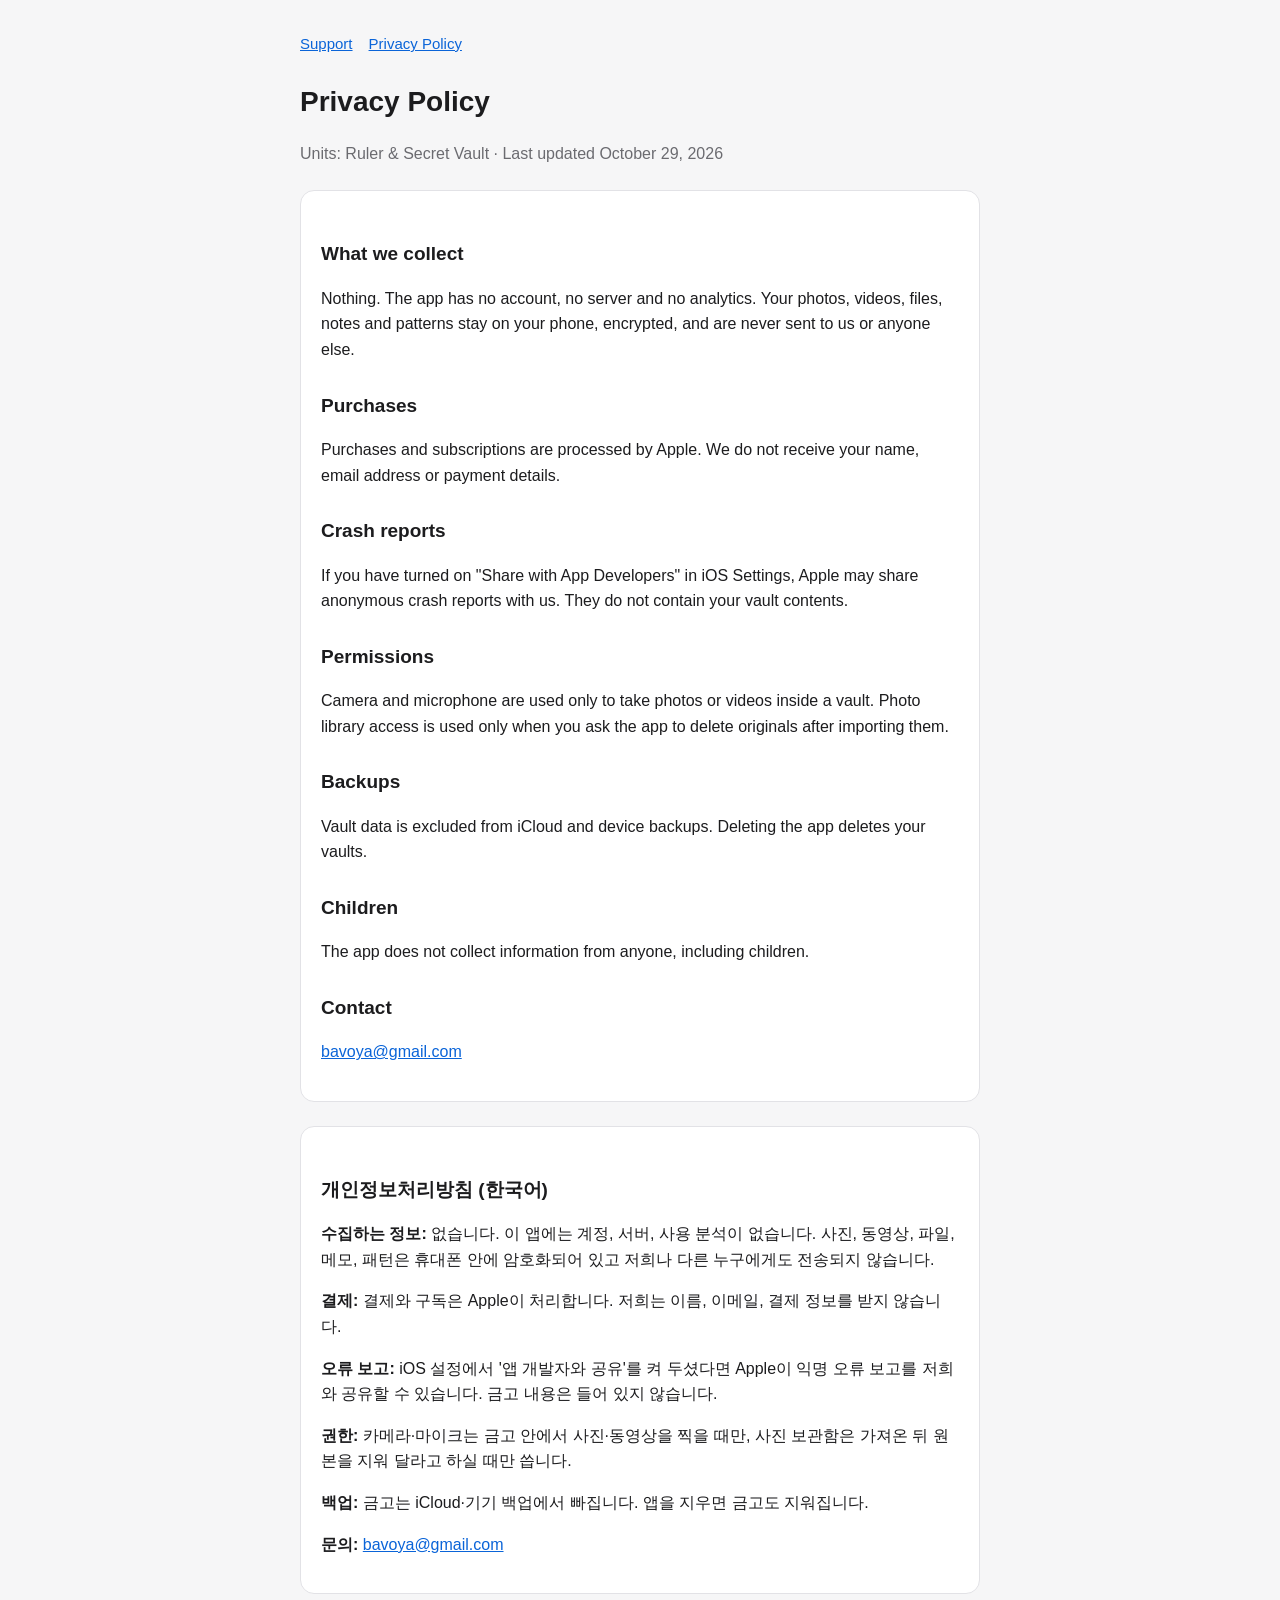
==== privacy.html @ 383757e9 "Support and privacy pages Co-Authored-By: Claude Opus 5.5 <noreply@anthropic.com>" ====
<!doctype html>
<html lang="en"><head><meta charset="utf-8"><meta name="viewport" content="width=device-width,initial-scale=1">
<title>Units: Ruler &amp; Secret Vault — Privacy Policy</title><link rel="stylesheet" href="style.css"></head>
<body><main>
<nav><a href="./">Support</a><a href="privacy.html">Privacy Policy</a></nav>
<h1>Privacy Policy</h1>
<p class="muted">Units: Ruler &amp; Secret Vault · Last updated October 29, 2026</p>

<section>
<h2>What we collect</h2>
<p>Nothing. The app has no account, no server and no analytics. Your photos, videos, files, notes and patterns stay on your phone, encrypted, and are never sent to us or anyone else.</p>
<h2>Purchases</h2>
<p>Purchases and subscriptions are processed by Apple. We do not receive your name, email address or payment details.</p>
<h2>Crash reports</h2>
<p>If you have turned on "Share with App Developers" in iOS Settings, Apple may share anonymous crash reports with us. They do not contain your vault contents.</p>
<h2>Permissions</h2>
<p>Camera and microphone are used only to take photos or videos inside a vault. Photo library access is used only when you ask the app to delete originals after importing them.</p>
<h2>Backups</h2>
<p>Vault data is excluded from iCloud and device backups. Deleting the app deletes your vaults.</p>
<h2>Children</h2>
<p>The app does not collect information from anyone, including children.</p>
<h2>Contact</h2>
<p><a href="mailto:bavoya@gmail.com">bavoya@gmail.com</a></p>
</section>

<section lang="ko">
<h2>개인정보처리방침 (한국어)</h2>
<p><strong>수집하는 정보:</strong> 없습니다. 이 앱에는 계정, 서버, 사용 분석이 없습니다. 사진, 동영상, 파일, 메모, 패턴은 휴대폰 안에 암호화되어 있고 저희나 다른 누구에게도 전송되지 않습니다.</p>
<p><strong>결제:</strong> 결제와 구독은 Apple이 처리합니다. 저희는 이름, 이메일, 결제 정보를 받지 않습니다.</p>
<p><strong>오류 보고:</strong> iOS 설정에서 '앱 개발자와 공유'를 켜 두셨다면 Apple이 익명 오류 보고를 저희와 공유할 수 있습니다. 금고 내용은 들어 있지 않습니다.</p>
<p><strong>권한:</strong> 카메라·마이크는 금고 안에서 사진·동영상을 찍을 때만, 사진 보관함은 가져온 뒤 원본을 지워 달라고 하실 때만 씁니다.</p>
<p><strong>백업:</strong> 금고는 iCloud·기기 백업에서 빠집니다. 앱을 지우면 금고도 지워집니다.</p>
<p><strong>문의:</strong> <a href="mailto:bavoya@gmail.com">bavoya@gmail.com</a></p>
</section>
</main></body></html>
---- style.css ----
:root{--bg:#f6f6f7;--fg:#1c1c1e;--muted:#6b6b70;--card:#fff;--rule:#e2e2e6}
@media (prefers-color-scheme:dark){:root{--bg:#141415;--fg:#ececef;--muted:#9a9aa0;--card:#1f1f21;--rule:#333336}}
body{margin:0;background:var(--bg);color:var(--fg);font:16px/1.6 -apple-system,BlinkMacSystemFont,"Apple SD Gothic Neo",sans-serif}
main{max-width:680px;margin:0 auto;padding:32px 16px 64px}
h1{font-size:28px;margin:0 0 8px}h2{font-size:19px;margin:28px 0 6px}
p,li{color:var(--fg)}.muted{color:var(--muted)}a{color:#0a64d8}
nav{display:flex;gap:16px;flex-wrap:wrap;margin-bottom:24px;font-size:15px}
section{background:var(--card);border:1px solid var(--rule);border-radius:14px;padding:20px;margin-top:24px}
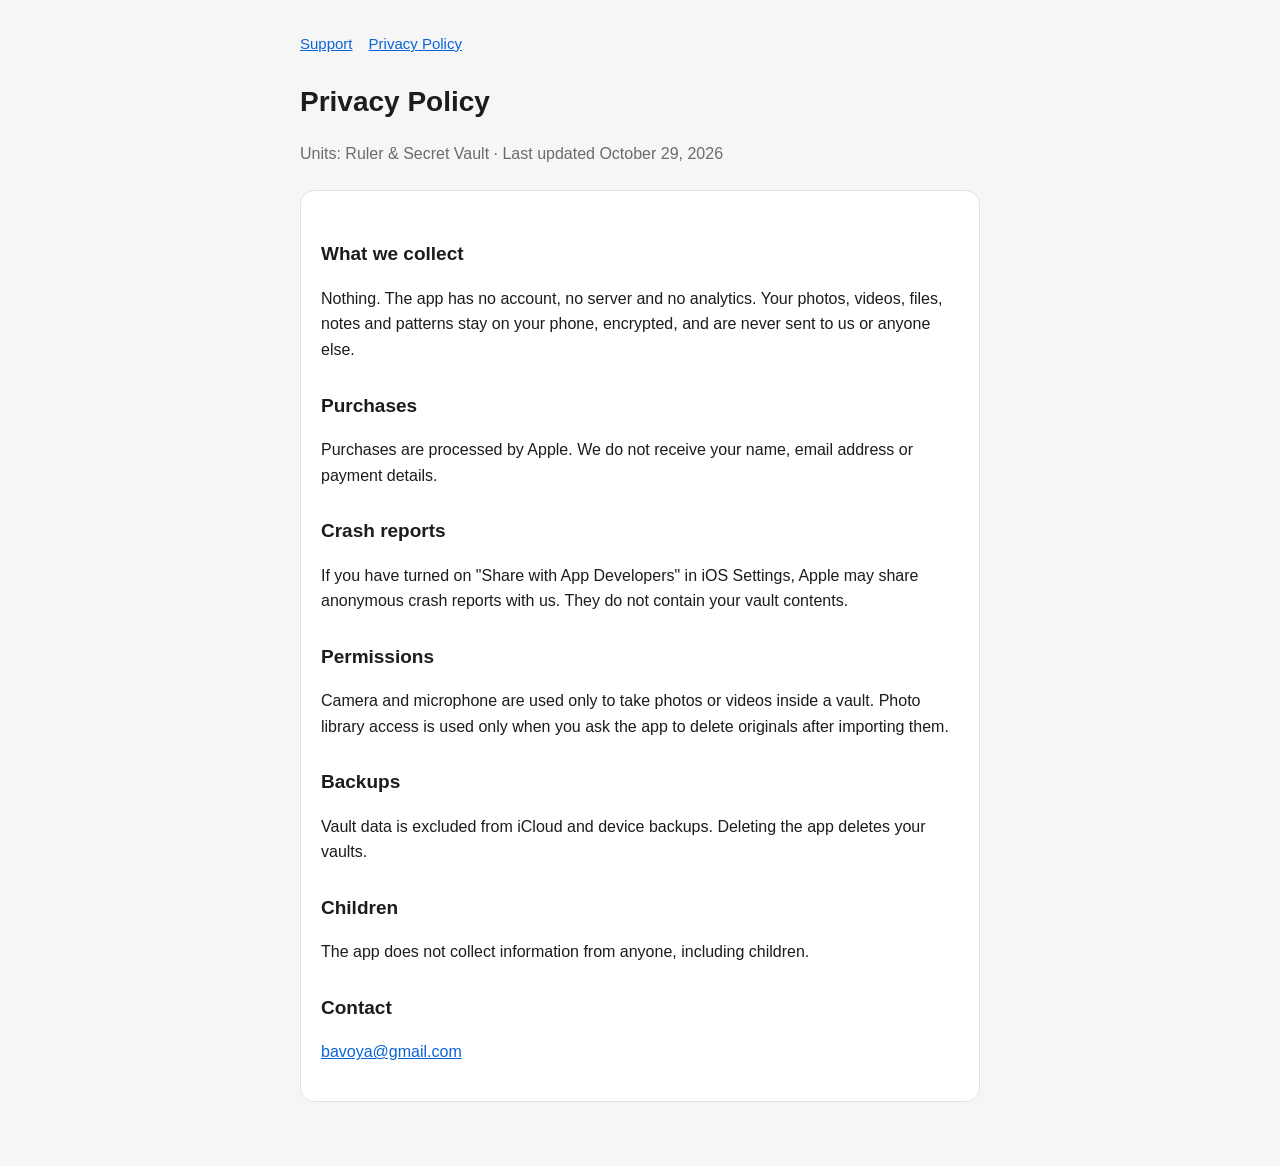
==== commit 1289813e: "English only; Pro is a one-time purchase Co-Authored-By: Claude Opus 5.5 <noreply@anthropic.com>" ====
--- a/privacy.html
+++ b/privacy.html
@@ -10,7 +10,7 @@
 <h2>What we collect</h2>
 <p>Nothing. The app has no account, no server and no analytics. Your photos, videos, files, notes and patterns stay on your phone, encrypted, and are never sent to us or anyone else.</p>
 <h2>Purchases</h2>
-<p>Purchases and subscriptions are processed by Apple. We do not receive your name, email address or payment details.</p>
+<p>Purchases are processed by Apple. We do not receive your name, email address or payment details.</p>
 <h2>Crash reports</h2>
 <p>If you have turned on "Share with App Developers" in iOS Settings, Apple may share anonymous crash reports with us. They do not contain your vault contents.</p>
 <h2>Permissions</h2>
@@ -23,13 +23,4 @@
 <p><a href="mailto:bavoya@gmail.com">bavoya@gmail.com</a></p>
 </section>
 
-<section lang="ko">
-<h2>개인정보처리방침 (한국어)</h2>
-<p><strong>수집하는 정보:</strong> 없습니다. 이 앱에는 계정, 서버, 사용 분석이 없습니다. 사진, 동영상, 파일, 메모, 패턴은 휴대폰 안에 암호화되어 있고 저희나 다른 누구에게도 전송되지 않습니다.</p>
-<p><strong>결제:</strong> 결제와 구독은 Apple이 처리합니다. 저희는 이름, 이메일, 결제 정보를 받지 않습니다.</p>
-<p><strong>오류 보고:</strong> iOS 설정에서 '앱 개발자와 공유'를 켜 두셨다면 Apple이 익명 오류 보고를 저희와 공유할 수 있습니다. 금고 내용은 들어 있지 않습니다.</p>
-<p><strong>권한:</strong> 카메라·마이크는 금고 안에서 사진·동영상을 찍을 때만, 사진 보관함은 가져온 뒤 원본을 지워 달라고 하실 때만 씁니다.</p>
-<p><strong>백업:</strong> 금고는 iCloud·기기 백업에서 빠집니다. 앱을 지우면 금고도 지워집니다.</p>
-<p><strong>문의:</strong> <a href="mailto:bavoya@gmail.com">bavoya@gmail.com</a></p>
-</section>
 </main></body></html>
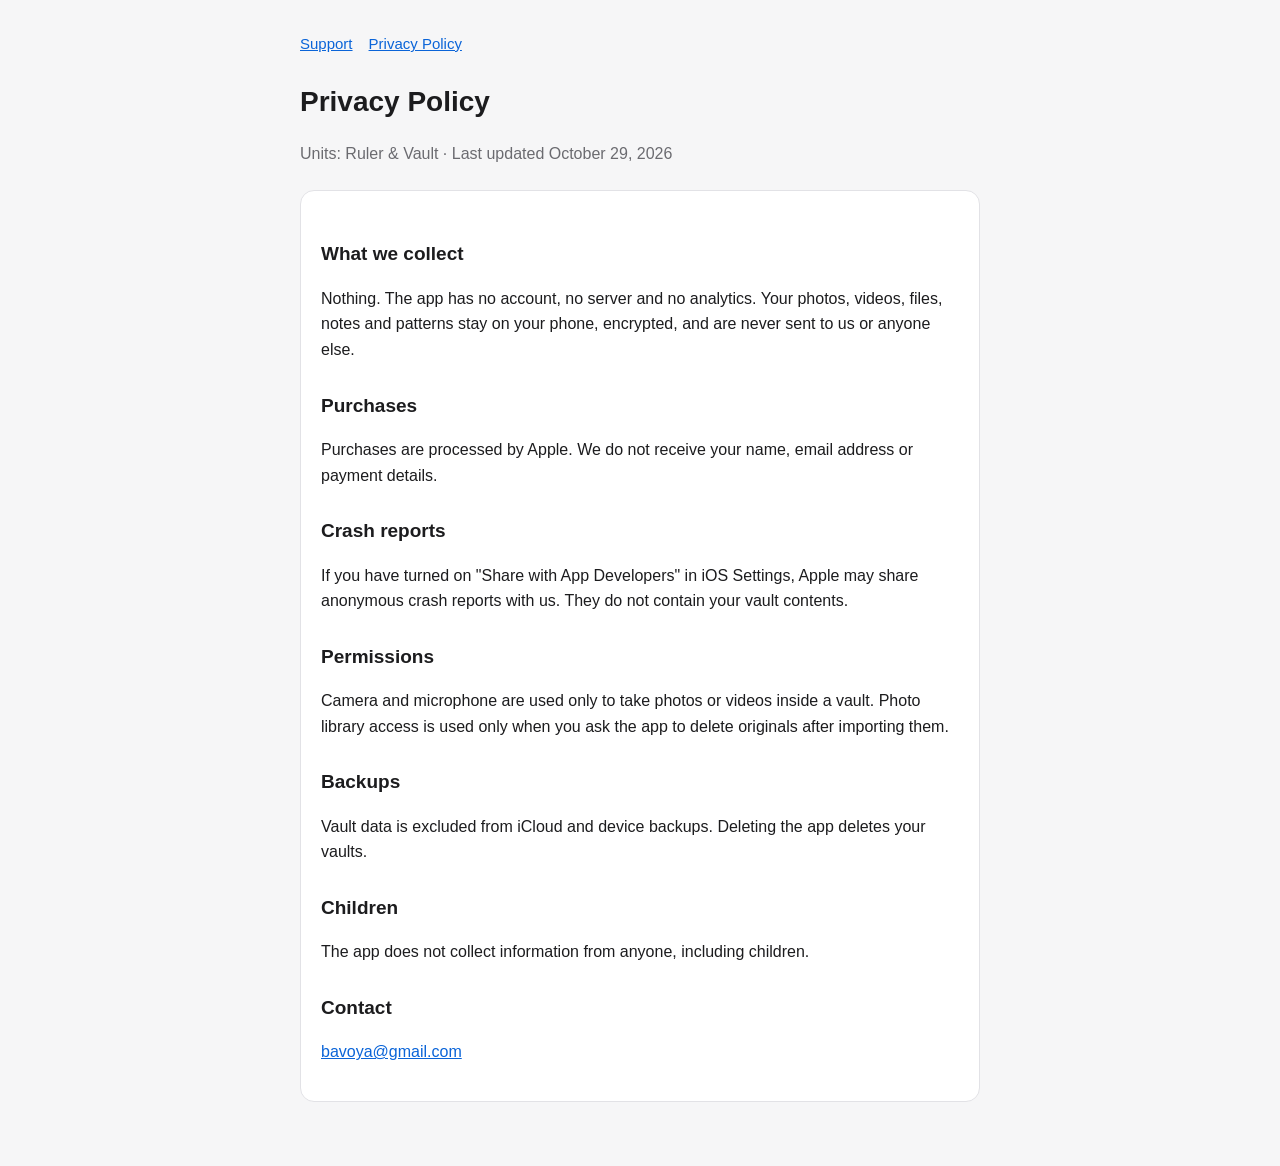
==== commit a44de711: "Rename to Units: Ruler & Vault Co-Authored-By: Claude Opus 5.5 <noreply@anthropic.com>" ====
--- a/privacy.html
+++ b/privacy.html
@@ -1,10 +1,10 @@
 <!doctype html>
 <html lang="en"><head><meta charset="utf-8"><meta name="viewport" content="width=device-width,initial-scale=1">
-<title>Units: Ruler &amp; Secret Vault — Privacy Policy</title><link rel="stylesheet" href="style.css"></head>
+<title>Units: Ruler &amp; Vault — Privacy Policy</title><link rel="stylesheet" href="style.css"></head>
 <body><main>
 <nav><a href="./">Support</a><a href="privacy.html">Privacy Policy</a></nav>
 <h1>Privacy Policy</h1>
-<p class="muted">Units: Ruler &amp; Secret Vault · Last updated October 29, 2026</p>
+<p class="muted">Units: Ruler &amp; Vault · Last updated October 29, 2026</p>
 
 <section>
 <h2>What we collect</h2>
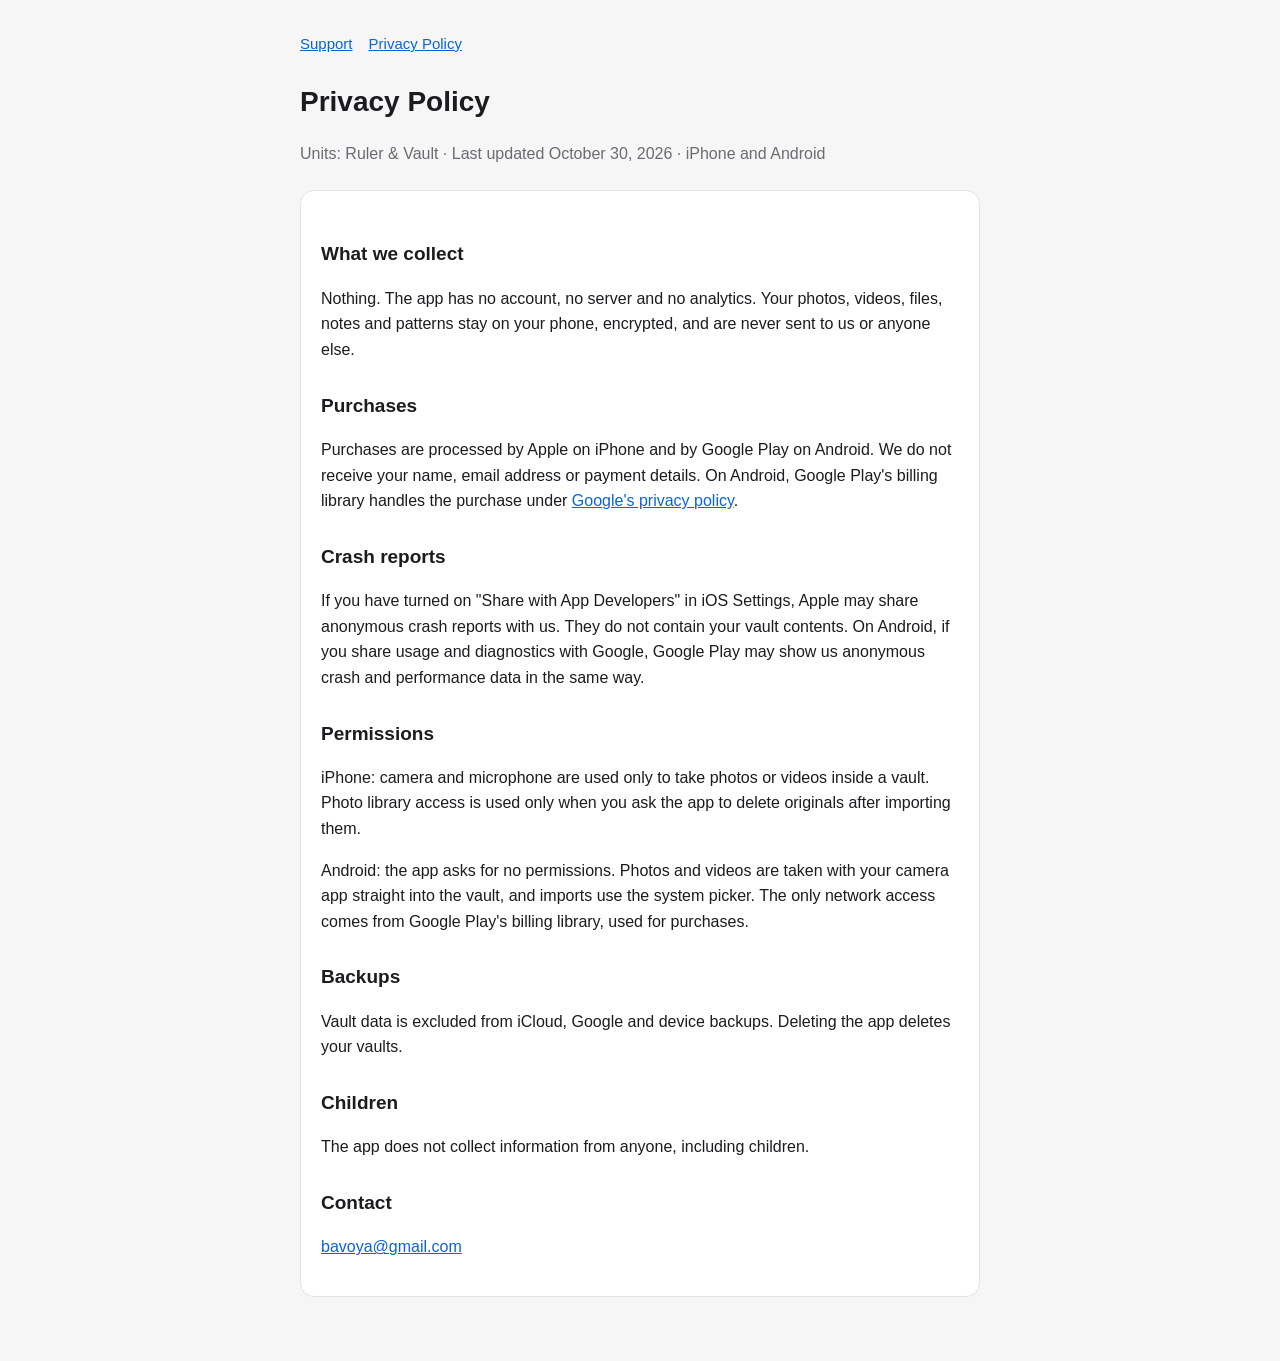
==== commit fd48c7bd: "Privacy and support pages: add Android and Google Play Co-Authored-By: Claude Opus 5.5 <noreply@anth" ====
--- a/privacy.html
+++ b/privacy.html
@@ -4,19 +4,20 @@
 <body><main>
 <nav><a href="./">Support</a><a href="privacy.html">Privacy Policy</a></nav>
 <h1>Privacy Policy</h1>
-<p class="muted">Units: Ruler &amp; Vault · Last updated October 29, 2026</p>
+<p class="muted">Units: Ruler &amp; Vault · Last updated October 30, 2026 · iPhone and Android</p>
 
 <section>
 <h2>What we collect</h2>
 <p>Nothing. The app has no account, no server and no analytics. Your photos, videos, files, notes and patterns stay on your phone, encrypted, and are never sent to us or anyone else.</p>
 <h2>Purchases</h2>
-<p>Purchases are processed by Apple. We do not receive your name, email address or payment details.</p>
+<p>Purchases are processed by Apple on iPhone and by Google Play on Android. We do not receive your name, email address or payment details. On Android, Google Play's billing library handles the purchase under <a href="https://policies.google.com/privacy">Google's privacy policy</a>.</p>
 <h2>Crash reports</h2>
-<p>If you have turned on "Share with App Developers" in iOS Settings, Apple may share anonymous crash reports with us. They do not contain your vault contents.</p>
+<p>If you have turned on "Share with App Developers" in iOS Settings, Apple may share anonymous crash reports with us. They do not contain your vault contents. On Android, if you share usage and diagnostics with Google, Google Play may show us anonymous crash and performance data in the same way.</p>
 <h2>Permissions</h2>
-<p>Camera and microphone are used only to take photos or videos inside a vault. Photo library access is used only when you ask the app to delete originals after importing them.</p>
+<p>iPhone: camera and microphone are used only to take photos or videos inside a vault. Photo library access is used only when you ask the app to delete originals after importing them.</p>
+<p>Android: the app asks for no permissions. Photos and videos are taken with your camera app straight into the vault, and imports use the system picker. The only network access comes from Google Play's billing library, used for purchases.</p>
 <h2>Backups</h2>
-<p>Vault data is excluded from iCloud and device backups. Deleting the app deletes your vaults.</p>
+<p>Vault data is excluded from iCloud, Google and device backups. Deleting the app deletes your vaults.</p>
 <h2>Children</h2>
 <p>The app does not collect information from anyone, including children.</p>
 <h2>Contact</h2>
